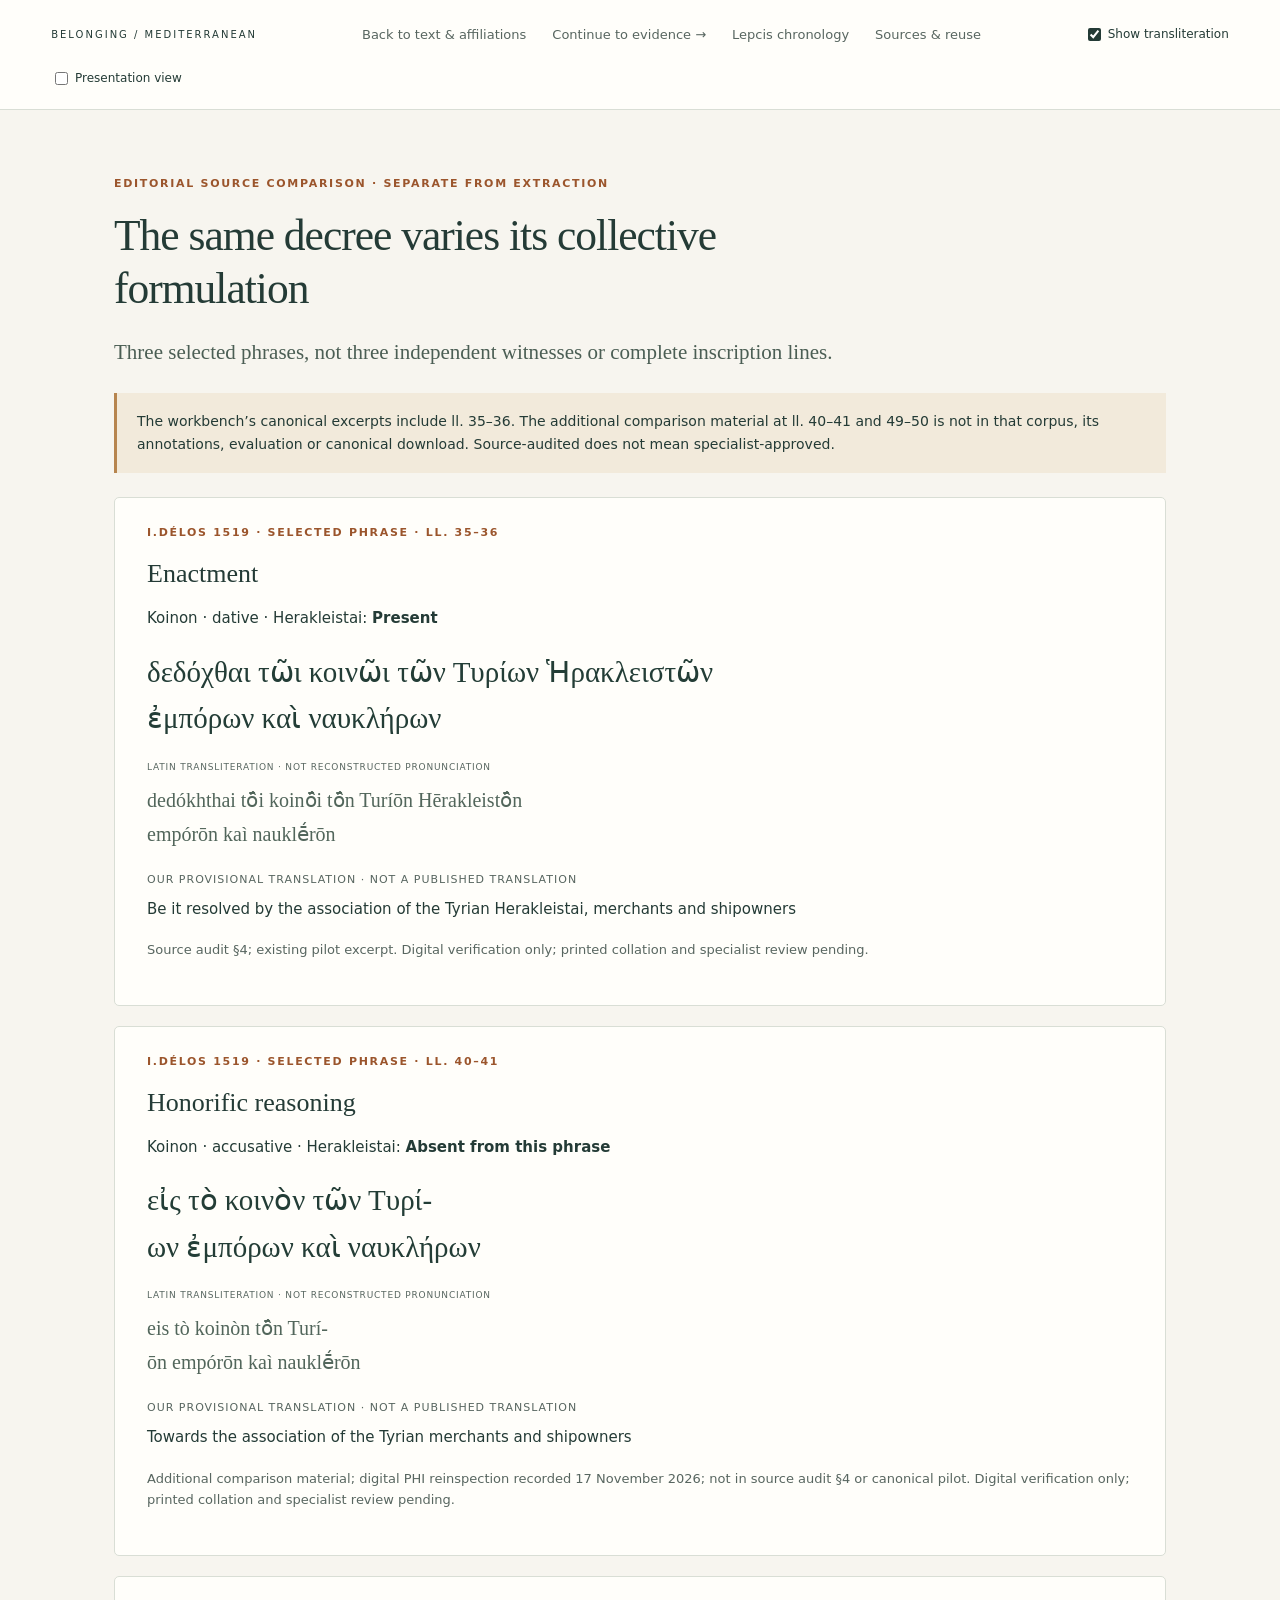
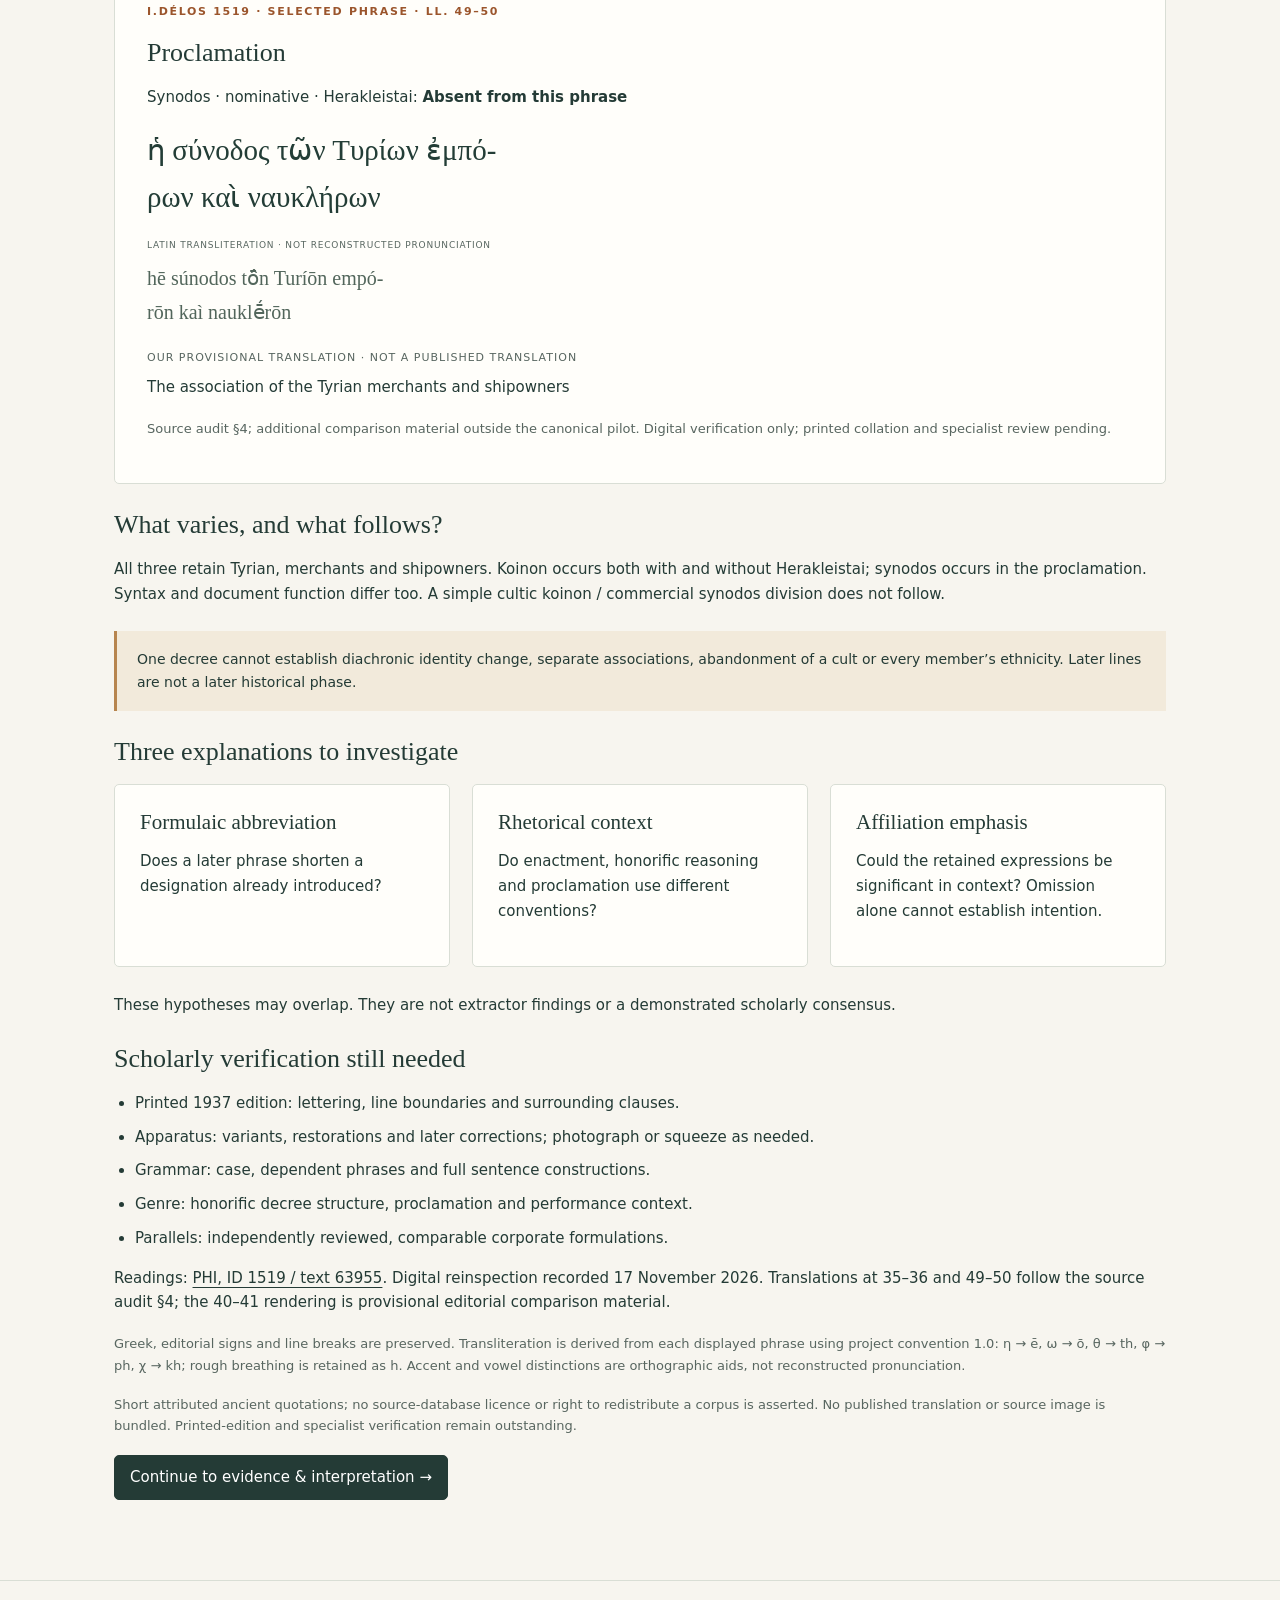
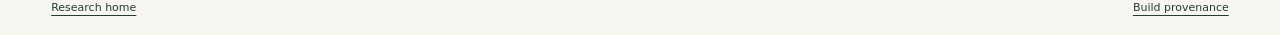
==== comparison/index.html @ 30a219bc "feat: publish source-critical Phoenician–Punic research portal" ====
<!doctype html><html lang="en"><head><meta charset="utf-8"><meta name="viewport" content="width=device-width, initial-scale=1"><title>Three formulations · I.Délos 1519</title><link rel="stylesheet" href="../assets/style.css"><link rel="stylesheet" href="../assets/portal.css"><script src="../assets/comparison.js" defer></script></head><body>
<a class="skip" href="#main">Skip to comparison</a><header class="portal-header"><a class="brand" href="../">BELONGING / MEDITERRANEAN</a><nav aria-label="Research portal"><a href="../workbench/#text">Back to text &amp; affiliations</a><a href="../workbench/#evidence">Continue to evidence →</a><a href="../lepcis/">Lepcis chronology</a><a href="../sources/">Sources &amp; reuse</a></nav><label class="trans-toggle"><input id="transliteration-toggle" type="checkbox" checked> Show transliteration</label><label class="trans-toggle"><input id="presentation-toggle" type="checkbox"> Presentation view</label></header>
<main class="portal" id="main"><p class="eyebrow">Editorial source comparison · separate from extraction</p><h1>The same decree varies its collective formulation</h1><p class="lead">Three selected phrases, not three independent witnesses or complete inscription lines.</p>
<p class="notice">The workbench’s canonical excerpts include ll. 35–36. The additional comparison material at ll. 40–41 and 49–50 is not in that corpus, its annotations, evaluation or canonical download. Source-audited does not mean specialist-approved.</p><div class="comparison-passages"><section class="card comparison-card">
<p class="eyebrow">I.Délos 1519 · selected phrase · ll. 35–36</p>
<h2>Enactment</h2><p>Koinon · dative · Herakleistai: <strong>Present</strong></p>
<div class="greek" lang="grc">δεδόχθαι τῶι κοινῶι τῶν Τυρίων Ἡρακλειστῶν
ἐμπόρων καὶ ναυκλήρων</div>
<div class="transliteration"><p class="label">Latin transliteration · not reconstructed pronunciation</p><p class="latin">dedókhthai tō̂i koinō̂i tō̂n Turíōn Hērakleistō̂n
empórōn kaì nauklḗrōn</p></div>
<p class="label">Our provisional translation · not a published translation</p><p>Be it resolved by the association of the Tyrian Herakleistai, merchants and shipowners</p>
<p class="subtle">Source audit §4; existing pilot excerpt. Digital verification only; printed collation and specialist review pending.</p>
</section><section class="card comparison-card">
<p class="eyebrow">I.Délos 1519 · selected phrase · ll. 40–41</p>
<h2>Honorific reasoning</h2><p>Koinon · accusative · Herakleistai: <strong>Absent from this phrase</strong></p>
<div class="greek" lang="grc">εἰς τὸ κοινὸν τῶν Τυρί-
ων ἐμπόρων καὶ ναυκλήρων</div>
<div class="transliteration"><p class="label">Latin transliteration · not reconstructed pronunciation</p><p class="latin">eis tò koinòn tō̂n Turí-
ōn empórōn kaì nauklḗrōn</p></div>
<p class="label">Our provisional translation · not a published translation</p><p>Towards the association of the Tyrian merchants and shipowners</p>
<p class="subtle">Additional comparison material; digital PHI reinspection recorded 17 November 2026; not in source audit §4 or canonical pilot. Digital verification only; printed collation and specialist review pending.</p>
</section><section class="card comparison-card">
<p class="eyebrow">I.Délos 1519 · selected phrase · ll. 49–50</p>
<h2>Proclamation</h2><p>Synodos · nominative · Herakleistai: <strong>Absent from this phrase</strong></p>
<div class="greek" lang="grc">ἡ σύνοδος τῶν Τυρίων ἐμπό-
ρων καὶ ναυκλήρων</div>
<div class="transliteration"><p class="label">Latin transliteration · not reconstructed pronunciation</p><p class="latin">hē súnodos tō̂n Turíōn empó-
rōn kaì nauklḗrōn</p></div>
<p class="label">Our provisional translation · not a published translation</p><p>The association of the Tyrian merchants and shipowners</p>
<p class="subtle">Source audit §4; additional comparison material outside the canonical pilot. Digital verification only; printed collation and specialist review pending.</p>
</section></div>
<section><h2>What varies, and what follows?</h2><p>All three retain Tyrian, merchants and shipowners. Koinon occurs both with and without Herakleistai; synodos occurs in the proclamation. Syntax and document function differ too. A simple cultic koinon / commercial synodos division does not follow.</p><p class="notice">One decree cannot establish diachronic identity change, separate associations, abandonment of a cult or every member’s ethnicity. Later lines are not a later historical phase.</p><h2>Three explanations to investigate</h2><div class="grid three"><div class="card"><h3>Formulaic abbreviation</h3><p>Does a later phrase shorten a designation already introduced?</p></div><div class="card"><h3>Rhetorical context</h3><p>Do enactment, honorific reasoning and proclamation use different conventions?</p></div><div class="card"><h3>Affiliation emphasis</h3><p>Could the retained expressions be significant in context? Omission alone cannot establish intention.</p></div></div><p>These hypotheses may overlap. They are not extractor findings or a demonstrated scholarly consensus.</p></section>
<section><h2>Scholarly verification still needed</h2><ul><li>Printed 1937 edition: lettering, line boundaries and surrounding clauses.</li><li>Apparatus: variants, restorations and later corrections; photograph or squeeze as needed.</li><li>Grammar: case, dependent phrases and full sentence constructions.</li><li>Genre: honorific decree structure, proclamation and performance context.</li><li>Parallels: independently reviewed, comparable corporate formulations.</li></ul><p>Readings: <a href="https://epigraphy.packhum.org/text/63955?bookid=1&amp;location=1856">PHI, ID 1519 / text 63955</a>. Digital reinspection recorded 17 November 2026. Translations at 35–36 and 49–50 follow the source audit §4; the 40–41 rendering is provisional editorial comparison material.</p><p class="subtle">Greek, editorial signs and line breaks are preserved. Transliteration is derived from each displayed phrase using project convention 1.0: η → ē, ω → ō, θ → th, φ → ph, χ → kh; rough breathing is retained as h. Accent and vowel distinctions are orthographic aids, not reconstructed pronunciation.</p><p class="subtle">Short attributed ancient quotations; no source-database licence or right to redistribute a corpus is asserted. No published translation or source image is bundled. Printed-edition and specialist verification remain outstanding.</p></section><a class="button primary" href="../workbench/#evidence">Continue to evidence &amp; interpretation →</a></main><footer><a href="../">Research home</a><a href="../manifest.json">Build provenance</a></footer></body></html>
---- assets/style.css ----
:root{--ink:#243b36;--muted:#586660;--paper:#f7f5ef;--white:#fffefa;--line:#d9ded5;--accent:#9b552c;--pale:#eaf0e8;--gold:#f1e3bd}*{box-sizing:border-box}body{margin:0;background:var(--paper);color:var(--ink);font:15px/1.65 system-ui,-apple-system,BlinkMacSystemFont,"Segoe UI",sans-serif}a{color:var(--ink);text-underline-offset:4px}button,select{font:inherit}button,a,select{touch-action:manipulation}button,.button{cursor:pointer;border:1px solid var(--line);background:var(--white);color:var(--ink);border-radius:5px;padding:9px 15px;text-decoration:none;display:inline-block}button:hover,.button:hover{border-color:var(--ink);background:var(--pale)}button:disabled{opacity:.6;cursor:wait}.primary{background:var(--ink);color:white;border-color:var(--ink)}.primary:hover{background:#37564d;color:white}:focus-visible{outline:3px solid var(--accent);outline-offset:4px}header{height:98px;padding:20px 4vw;display:flex;align-items:center;justify-content:space-between;border-bottom:1px solid var(--line);background:var(--white)}.brand{display:flex;align-items:center;gap:15px;text-decoration:none;font-size:10px;letter-spacing:2px;line-height:1.6}.brand strong{font:20px Georgia,serif;letter-spacing:0}.seal{font:37px Georgia,serif;border:1px solid #8b9c91;padding:0 13px}.local{font-size:10px;letter-spacing:1.5px;color:var(--muted)}.shell{max-width:1540px;margin:auto;display:grid;grid-template-columns:245px minmax(0,1fr);min-height:calc(100vh - 160px)}aside{padding:37px 24px;border-right:1px solid var(--line)}.eyebrow{font-size:11px;font-weight:650;letter-spacing:1.7px;text-transform:uppercase;color:var(--accent);margin:0 0 16px}nav{display:flex;flex-direction:column;gap:8px}nav a{display:flex;gap:12px;padding:12px 8px;text-decoration:none;font-size:11px;color:var(--muted);border-left:2px solid transparent}nav span{font-size:13px}nav a[aria-current=page]{color:var(--ink);border-color:var(--accent);background:#eceee6;font-weight:600}nav .secondary{margin-top:28px;border-top:1px solid var(--line);padding-top:18px}.sidebar-note{margin-top:65px;font:16px/1.8 Georgia,serif;color:var(--muted)}main{padding:40px 5vw 70px;min-width:0;max-width:1200px}h1,h2,h3{font-family:Georgia,"Times New Roman",serif;font-weight:400;line-height:1.22}h1{font-size:clamp(32px,3.4vw,49px);letter-spacing:-1px;margin:10px 0 20px;max-width:800px}h2{font-size:26px;margin:25px 0 16px}h3{font-size:21px;margin:0 0 14px}p{margin:0 0 18px}.lead{font:21px/1.6 Georgia,serif;max-width:760px;color:#4b5e54}.grid{display:grid;grid-template-columns:repeat(2,minmax(0,1fr));gap:22px;margin:26px 0}.three{grid-template-columns:repeat(3,minmax(0,1fr))}.card{padding:25px;background:var(--white);border:1px solid var(--line);border-radius:5px;min-width:0}.dark{background:var(--ink);color:#f7f5ef}.dark .eyebrow{color:#dfbd8b}.dark a{color:inherit}.dark p{color:#e0e6df}.wide{grid-column:1/-1}.notice{border-left:3px solid #b7854f;background:#f2eadb;padding:17px 20px;margin:24px 0;font-size:14px}.subtle{color:var(--muted);font-size:13px}.badge{display:inline-block;font:11px/1.5 system-ui,sans-serif;letter-spacing:.3px;background:#eee8d9;color:#654c25;border:1px solid #dcd0b8;border-radius:3px;padding:3px 7px;margin:3px 5px 3px 0}.greek{font-family:Georgia,"Times New Roman",serif;font-size:24px;line-height:1.85;white-space:pre-wrap;overflow-wrap:anywhere;margin:18px 0;color:#233d36}.greek.small{font-size:21px}.dark .greek{color:white}.label{font-size:11px;letter-spacing:1px;text-transform:uppercase;color:var(--muted);margin-bottom:8px}.metadata{display:grid;grid-template-columns:120px 1fr;gap:7px 18px;margin:0}.metadata dt{color:var(--muted);font-size:13px}.metadata dd{margin:0;overflow-wrap:anywhere}.actions{display:flex;gap:10px;flex-wrap:wrap;align-items:center;margin:20px 0}.toolbar{display:flex;gap:12px;align-items:center;flex-wrap:wrap;padding:17px 0;border-block:1px solid var(--line);margin:24px 0}.toolbar label{font-size:13px}select{padding:8px;border:1px solid var(--line);border-radius:4px;background:var(--white);max-width:100%;color:var(--ink)}.text-layout{display:grid;grid-template-columns:minmax(0,1.25fr) minmax(240px,1fr);gap:22px}.excerpt-tabs{display:flex;flex-wrap:wrap;gap:7px;margin:15px 0}.excerpt-tabs button{font-size:12px;padding:6px 10px}button[aria-pressed=true]{background:var(--ink);color:white;border-color:var(--ink)}.highlight{font:inherit;line-height:inherit;padding:0;border:0;border-radius:0;background:var(--gold);color:inherit;white-space:pre-wrap;text-align:left;display:inline;text-decoration:underline;text-decoration-color:#bb9050;text-underline-offset:6px}.highlight.overlap{background:#dce5ce;text-decoration-style:double}.highlight:hover{background:#d6c297}.inspection{border-top:1px solid var(--line);padding-top:16px;margin-top:18px}.path{display:flex;flex-wrap:wrap;align-items:center;gap:9px;margin:18px 0}.path span{background:var(--pale);padding:9px 12px;border:1px solid var(--line);font-size:13px}.citation{border-top:1px solid var(--line);padding:13px 0;font-size:13px}.citation a{display:inline-block}.date-card{width:100%;text-align:left;padding:24px;min-height:145px}.date-card strong{display:block;font:32px Georgia,serif;margin-bottom:12px}.date-card span{font-size:13px}.date-card[aria-pressed=true]{background:var(--pale);color:var(--ink);border:2px solid var(--ink)}.dates{position:relative;padding-top:20px;border-top:1px solid #98a89a}.empty{text-align:center;padding:35px 24px;border:1px dashed #acb7a9;color:var(--muted)}details{margin:16px 0;border-top:1px solid var(--line);padding-top:15px}summary{cursor:pointer;font-weight:600}table{width:100%;border-collapse:collapse;font-size:13px}td,th{padding:10px;text-align:left;border-bottom:1px solid var(--line)}.table-scroll{overflow:auto}code{font-size:12px;overflow-wrap:anywhere}ul{padding-left:21px}li{margin:9px 0}.error{border:1px solid #b66547;padding:25px;background:#fcf0e8}footer{border-top:1px solid var(--line);padding:18px 4vw;font-size:11px;color:var(--muted);display:flex;justify-content:space-between}.skip{position:absolute;top:-100px;left:20px;background:white;padding:10px;z-index:10}.skip:focus{top:10px}@media(max-width:1000px){main{padding:32px 26px}.shell{grid-template-columns:205px 1fr}.text-layout,.three{grid-template-columns:1fr}.sidebar-note{font-size:14px}}@media(max-width:700px){header{height:80px;padding:15px 20px}.local{display:none}.shell{display:block}aside{padding:16px;border-right:0;border-bottom:1px solid var(--line)}aside>.eyebrow,.sidebar-note{display:none}nav{flex-direction:row;overflow:auto;gap:5px}nav a{white-space:nowrap;padding:8px;gap:5px}nav .secondary{margin:0;padding:8px;border-top:0}main{padding:28px 20px}.grid{grid-template-columns:1fr}.card{padding:20px}.greek{font-size:22px}footer span{display:none}.metadata{grid-template-columns:100px 1fr}}
.header-tools{display:flex;align-items:flex-end;flex-direction:column;gap:8px}.trans-toggle{font-size:12px;color:var(--ink);cursor:pointer}.trans-toggle input{accent-color:var(--ink);vertical-align:middle}.transliteration{margin:8px 0 20px}.transliteration .label{font-size:9px;letter-spacing:.8px}.latin{font:17px/1.7 Georgia,"Times New Roman",serif;color:#52665b;white-space:pre-wrap;overflow-wrap:anywhere}.reading>.greek{margin-bottom:8px}.hide-transliteration .transliteration{display:none}ruby{ruby-position:under;ruby-align:center}rt.transliteration{font:12px/1.4 Georgia,serif;color:#47604e;margin:0}button.highlight{line-height:2.7}.hide-transliteration button.highlight{line-height:inherit}@media(max-width:700px){.trans-toggle{font-size:10px}.brand strong{font-size:15px}.brand{gap:8px}.seal{padding:0 8px;font-size:28px}}
---- assets/portal.css ----
.portal-header{height:auto;min-height:82px;gap:20px;flex-wrap:wrap}.portal-header nav{flex-direction:row;flex-wrap:wrap}.portal-header nav a{font-size:13px;padding:4px 8px}.portal{max-width:1180px;margin:auto;padding:65px 5vw 80px}.hero{padding-bottom:60px;border-bottom:1px solid var(--line)}.hero h1{font-size:clamp(39px,5.2vw,69px);line-height:1.08;max-width:950px}.hero .lead{max-width:650px;font-size:25px}.portal section[id]{scroll-margin-top:20px}.portal .section-heading{display:grid;grid-template-columns:90px 1fr;gap:16px;align-items:baseline;margin-top:50px}.section-heading h2{margin:0 0 22px;font-size:32px}.section-number{font:16px Georgia,serif;color:var(--accent)}.portal .grid{margin-top:16px}.portal .reading{border-top:1px solid var(--line)}.portal .comparison-card{margin:20px 0;padding:26px 32px}.comparison-card h2{margin-top:0}.comparison-card .greek{font-size:clamp(21px,2.4vw,29px);line-height:1.6}.comparison-card .latin{font-family:"Times New Roman",serif;font-size:20px}.portal .intro{max-width:820px}.portal .status{display:inline-block;background:var(--pale);padding:6px 12px;font-size:12px;margin-bottom:20px}.portal-footer{gap:20px;flex-wrap:wrap}.static-notice{margin:0;border-bottom:1px solid var(--line);padding:12px 4vw}.provenance-list{font-size:13px}.portal a{overflow-wrap:anywhere}@media(max-width:700px){.portal{padding:35px 20px}.portal-header{padding:18px 20px}.portal-header nav{gap:4px}.portal .section-heading{grid-template-columns:36px 1fr}.portal .comparison-card{padding:20px}.hero{padding-bottom:30px}.hero .lead{font-size:22px}.portal-header .brand{font-size:11px}}
@media(min-width:1000px){.comparison-presentation .portal{max-width:1600px;padding-top:25px}.comparison-presentation .comparison-passages{display:grid;grid-template-columns:repeat(3,minmax(0,1fr));gap:16px}.comparison-presentation .comparison-card{margin:0;padding:20px}.comparison-presentation .comparison-card .greek{font-size:22px}.comparison-presentation .comparison-card .latin{font-size:18px}.comparison-presentation h1{font-size:38px;margin-bottom:10px;max-width:none}.comparison-presentation .lead{font-size:19px}.comparison-presentation .notice{margin:16px 0}.comparison-presentation .comparison-card .subtle{font-size:12px}}
/* Editorial Punic case: retain right-to-left text independently of Latin aids. */
.punic{font:32px/1.6 "Times New Roman",serif;unicode-bidi:isolate;overflow-wrap:anywhere;margin:14px 0}.portal hr{border:0;border-top:1px solid var(--line);margin:20px 0}
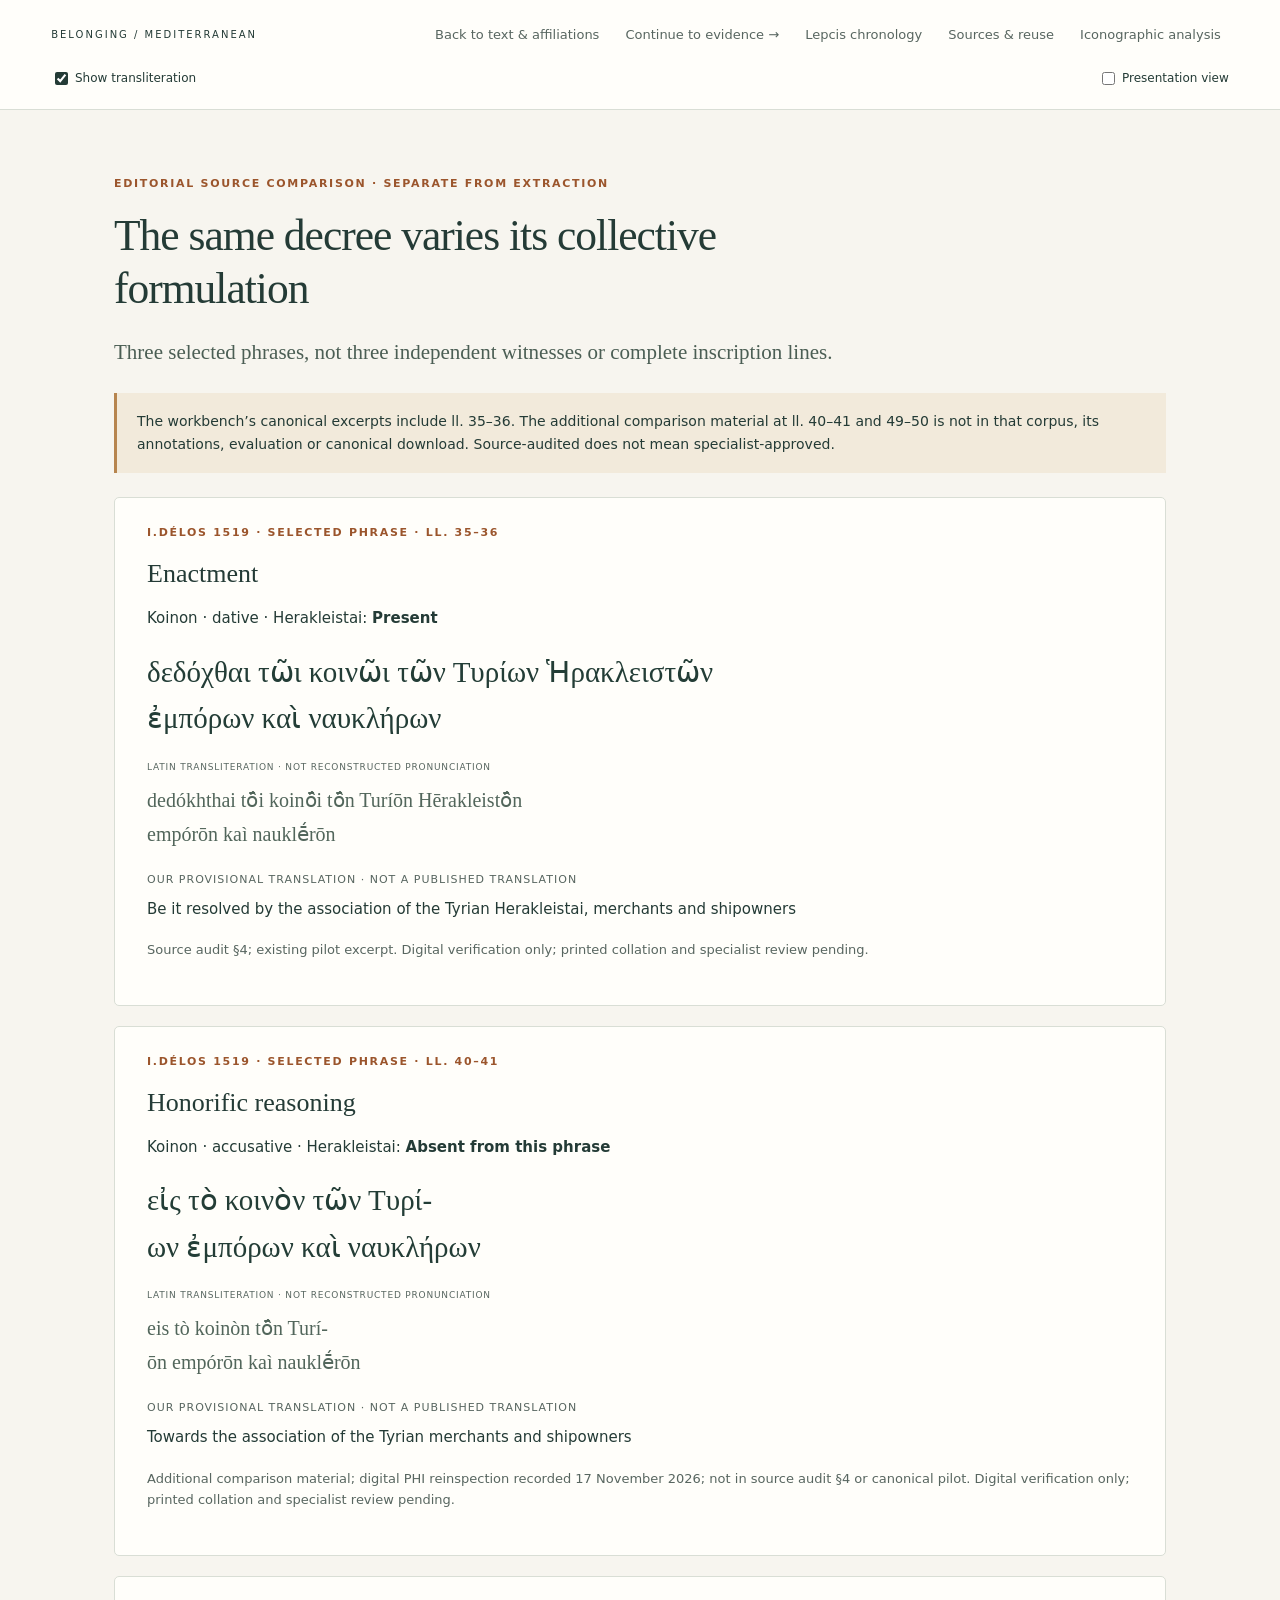
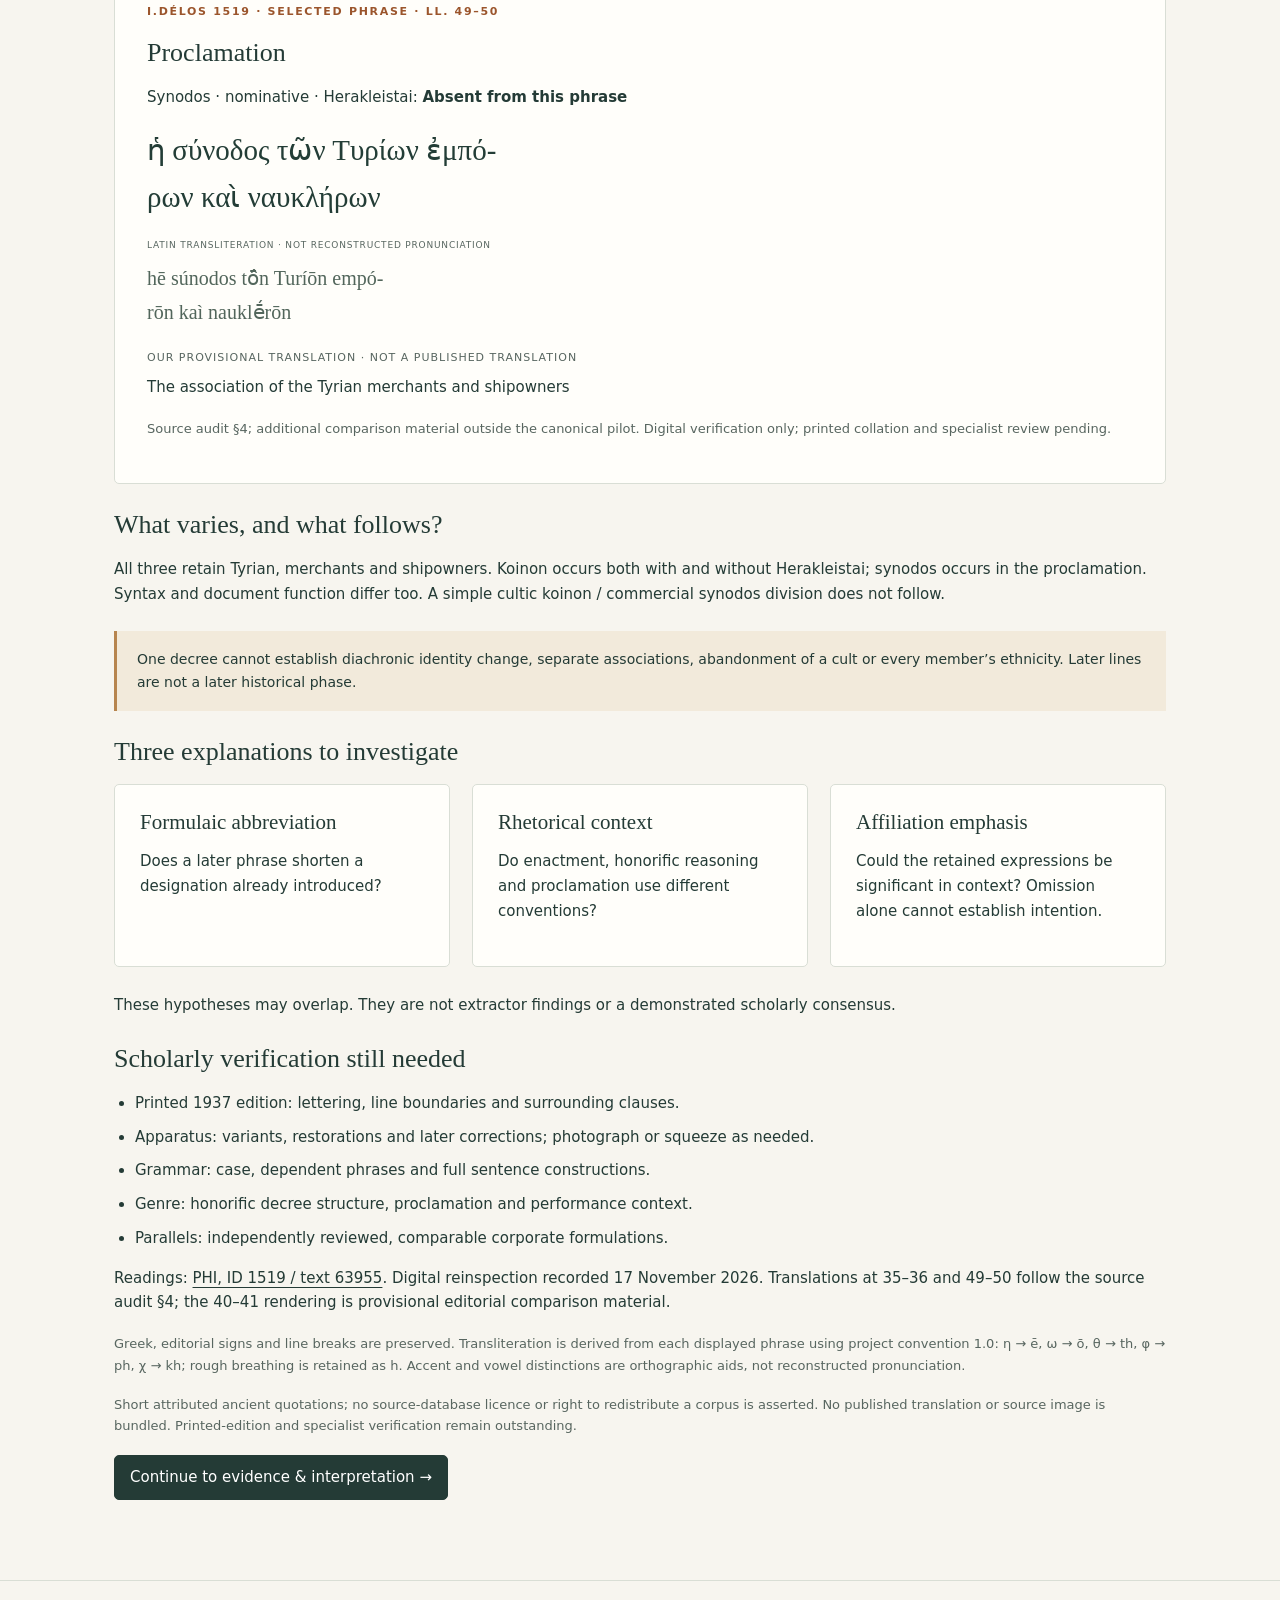
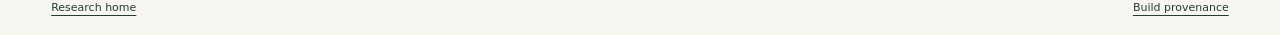
==== commit f64625c7: "feat: publish source-critical iconographic analysis viewer" ====
--- a/comparison/index.html
+++ b/comparison/index.html
@@ -1,5 +1,5 @@
 <!doctype html><html lang="en"><head><meta charset="utf-8"><meta name="viewport" content="width=device-width, initial-scale=1"><title>Three formulations · I.Délos 1519</title><link rel="stylesheet" href="../assets/style.css"><link rel="stylesheet" href="../assets/portal.css"><script src="../assets/comparison.js" defer></script></head><body>
-<a class="skip" href="#main">Skip to comparison</a><header class="portal-header"><a class="brand" href="../">BELONGING / MEDITERRANEAN</a><nav aria-label="Research portal"><a href="../workbench/#text">Back to text &amp; affiliations</a><a href="../workbench/#evidence">Continue to evidence →</a><a href="../lepcis/">Lepcis chronology</a><a href="../sources/">Sources &amp; reuse</a></nav><label class="trans-toggle"><input id="transliteration-toggle" type="checkbox" checked> Show transliteration</label><label class="trans-toggle"><input id="presentation-toggle" type="checkbox"> Presentation view</label></header>
+<a class="skip" href="#main">Skip to comparison</a><header class="portal-header"><a class="brand" href="../">BELONGING / MEDITERRANEAN</a><nav aria-label="Research portal"><a href="../workbench/#text">Back to text &amp; affiliations</a><a href="../workbench/#evidence">Continue to evidence →</a><a href="../lepcis/">Lepcis chronology</a><a href="../sources/">Sources &amp; reuse</a><a href="../iconography/">Iconographic analysis</a></nav><label class="trans-toggle"><input id="transliteration-toggle" type="checkbox" checked> Show transliteration</label><label class="trans-toggle"><input id="presentation-toggle" type="checkbox"> Presentation view</label></header>
 <main class="portal" id="main"><p class="eyebrow">Editorial source comparison · separate from extraction</p><h1>The same decree varies its collective formulation</h1><p class="lead">Three selected phrases, not three independent witnesses or complete inscription lines.</p>
 <p class="notice">The workbench’s canonical excerpts include ll. 35–36. The additional comparison material at ll. 40–41 and 49–50 is not in that corpus, its annotations, evaluation or canonical download. Source-audited does not mean specialist-approved.</p><div class="comparison-passages"><section class="card comparison-card">
 <p class="eyebrow">I.Délos 1519 · selected phrase · ll. 35–36</p>
